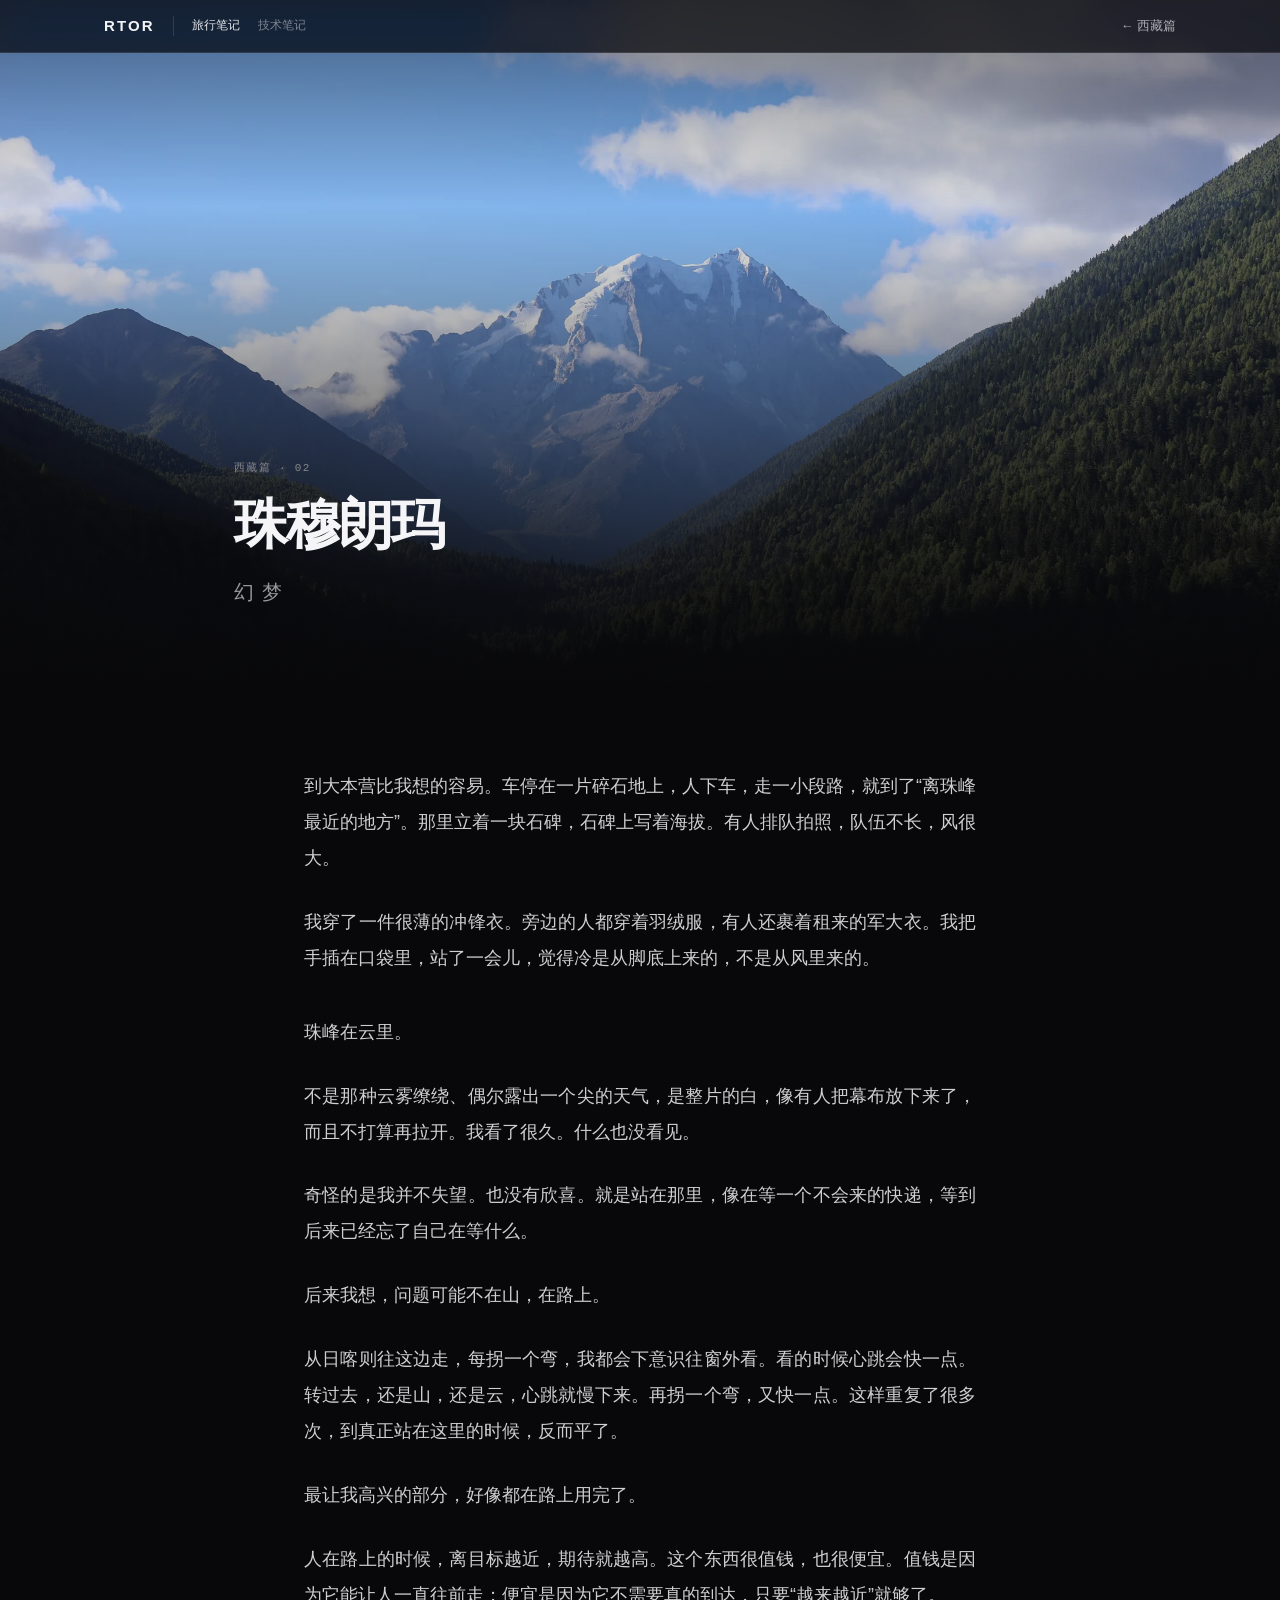
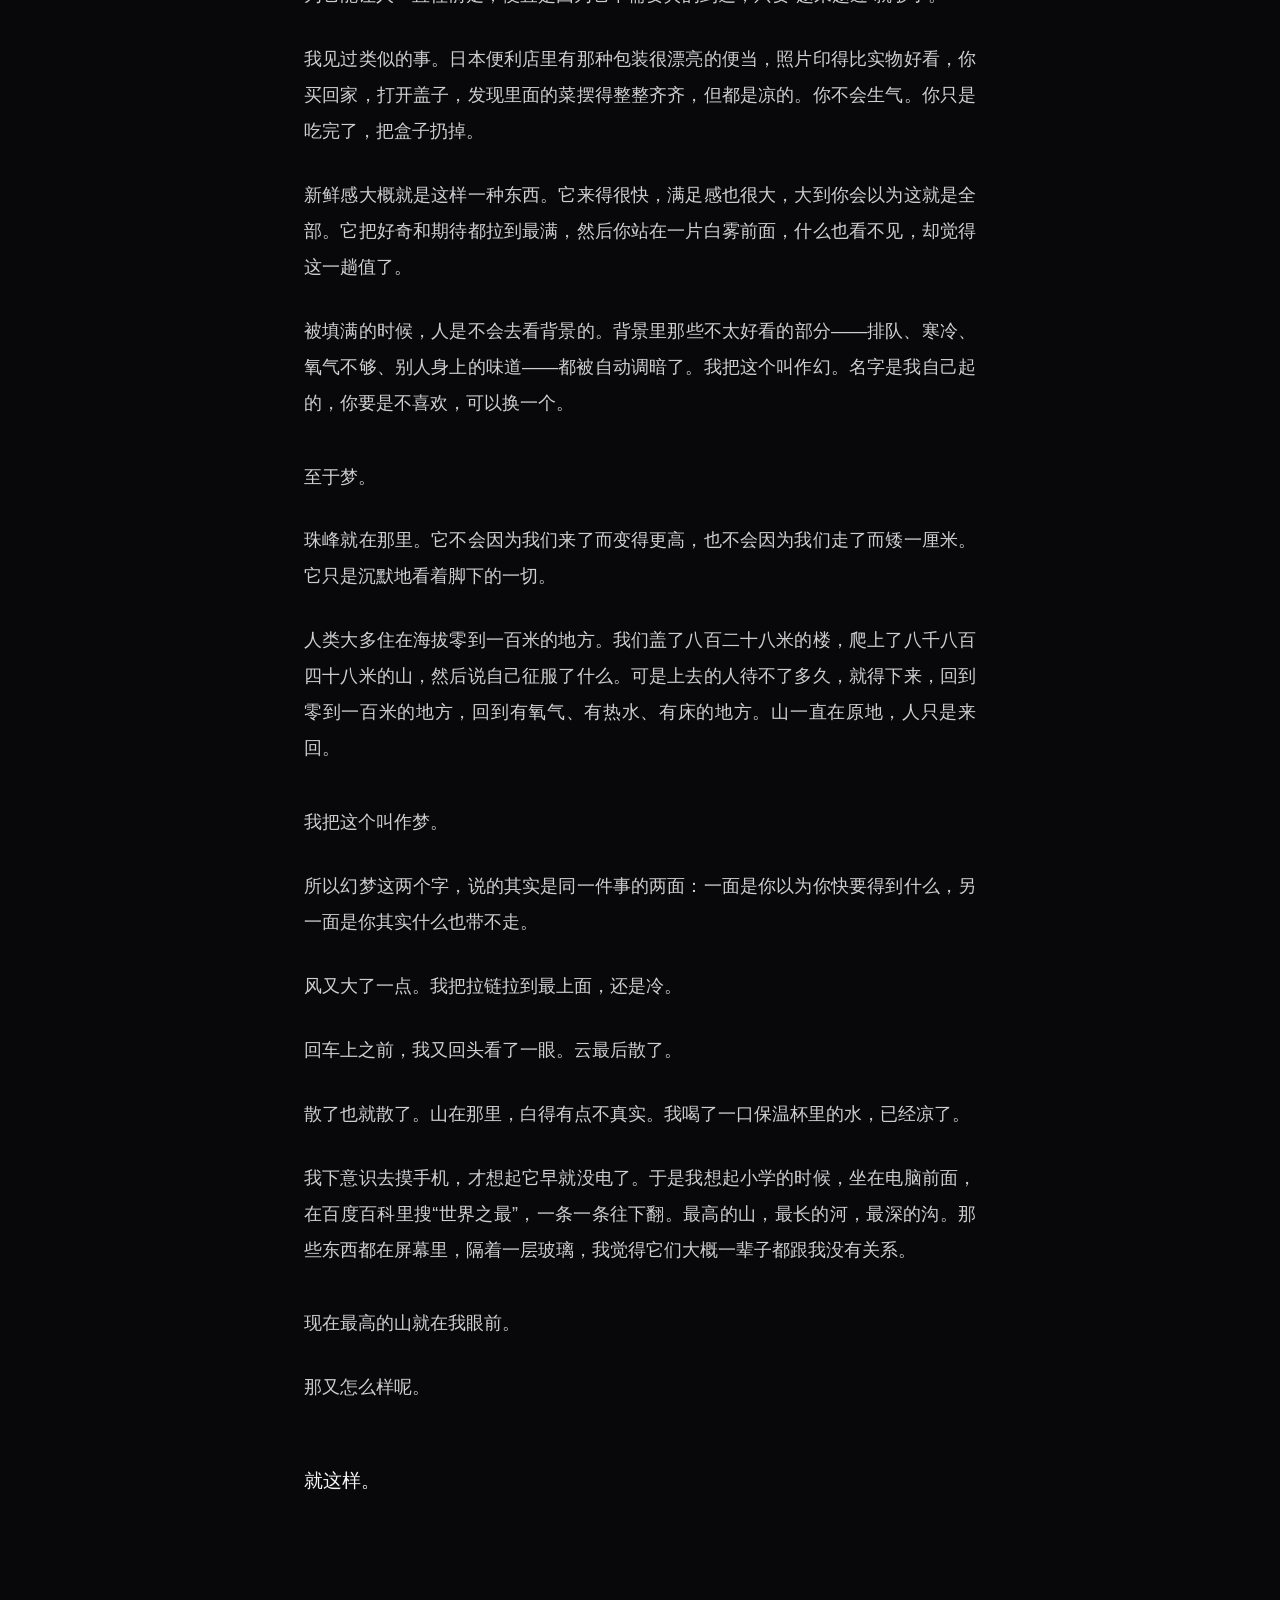
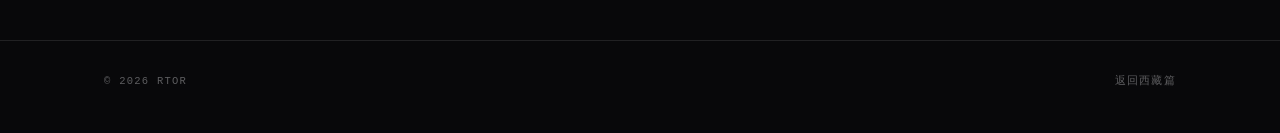
==== everest.html @ 9583a4d8 "add second xizang essay: everest / 幻梦" ====
<!DOCTYPE html>
<html lang="zh-CN">
<head>
<meta charset="utf-8">
<meta name="viewport" content="width=device-width, initial-scale=1">
<title>珠穆朗玛 — RTOR</title>
<meta name="description" content="珠峰大本营，云里什么也没看见。幻与梦。">
<link rel="icon" href="data:image/svg+xml,<svg xmlns='http://www.w3.org/2000/svg' viewBox='0 0 64 64'><rect width='64' height='64' rx='14' fill='%2308080a'/><text x='32' y='43' font-family='-apple-system,sans-serif' font-size='25' font-weight='600' fill='%23f5f5f7' text-anchor='middle'>R</text></svg>">
<link rel="stylesheet" href="style.css">
</head>
<body>

<header class="nav">
  <div class="nav-inner">
    <div class="nav-left">
      <a class="brand" href="index.html">RTOR</a>
      <nav class="links guides">
        <a class="is-active" href="fuguang.html">旅行笔记</a>
        <a href="shixun.html">技术笔记</a>
      </nav>
    </div>
    <nav class="links">
      <a class="back" href="xizang.html">← 西藏篇</a>
    </nav>
  </div>
</header>

<article>

  <div class="article-cover">
    <img src="images/snow-cover.webp" alt="云层下的雪山" width="2200" height="1467">
    <div class="article-cover-copy">
      <p class="mono">西藏篇 · 02</p>
      <h1>珠穆朗玛</h1>
      <p class="sub">幻梦</p>
    </div>
  </div>

  <div class="wrap article-body">

    <p>到大本营比我想的容易。车停在一片碎石地上，人下车，走一小段路，就到了“离珠峰最近的地方”。那里立着一块石碑，石碑上写着海拔。有人排队拍照，队伍不长，风很大。</p>

    <p>我穿了一件很薄的冲锋衣。旁边的人都穿着羽绒服，有人还裹着租来的军大衣。我把手插在口袋里，站了一会儿，觉得冷是从脚底上来的，不是从风里来的。</p>

    <p class="beat">珠峰在云里。</p>

    <p>不是那种云雾缭绕、偶尔露出一个尖的天气，是整片的白，像有人把幕布放下来了，而且不打算再拉开。我看了很久。什么也没看见。</p>

    <p>奇怪的是我并不失望。也没有欣喜。就是站在那里，像在等一个不会来的快递，等到后来已经忘了自己在等什么。</p>

    <p>后来我想，问题可能不在山，在路上。</p>

    <p>从日喀则往这边走，每拐一个弯，我都会下意识往窗外看。看的时候心跳会快一点。转过去，还是山，还是云，心跳就慢下来。再拐一个弯，又快一点。这样重复了很多次，到真正站在这里的时候，反而平了。</p>

    <p>最让我高兴的部分，好像都在路上用完了。</p>

    <p>人在路上的时候，离目标越近，期待就越高。这个东西很值钱，也很便宜。值钱是因为它能让人一直往前走；便宜是因为它不需要真的到达，只要“越来越近”就够了。</p>

    <p>我见过类似的事。日本便利店里有那种包装很漂亮的便当，照片印得比实物好看，你买回家，打开盖子，发现里面的菜摆得整整齐齐，但都是凉的。你不会生气。你只是吃完了，把盒子扔掉。</p>

    <p>新鲜感大概就是这样一种东西。它来得很快，满足感也很大，大到你会以为这就是全部。它把好奇和期待都拉到最满，然后你站在一片白雾前面，什么也看不见，却觉得这一趟值了。</p>

    <p>被填满的时候，人是不会去看背景的。背景里那些不太好看的部分——排队、寒冷、氧气不够、别人身上的味道——都被自动调暗了。我把这个叫作幻。名字是我自己起的，你要是不喜欢，可以换一个。</p>

    <p class="beat">至于梦。</p>

    <p>珠峰就在那里。它不会因为我们来了而变得更高，也不会因为我们走了而矮一厘米。它只是沉默地看着脚下的一切。</p>

    <p>人类大多住在海拔零到一百米的地方。我们盖了八百二十八米的楼，爬上了八千八百四十八米的山，然后说自己征服了什么。可是上去的人待不了多久，就得下来，回到零到一百米的地方，回到有氧气、有热水、有床的地方。山一直在原地，人只是来回。</p>

    <p class="beat">我把这个叫作梦。</p>

    <p>所以幻梦这两个字，说的其实是同一件事的两面：一面是你以为你快要得到什么，另一面是你其实什么也带不走。</p>

    <p>风又大了一点。我把拉链拉到最上面，还是冷。</p>

    <p>回车上之前，我又回头看了一眼。云最后散了。</p>

    <p>散了也就散了。山在那里，白得有点不真实。我喝了一口保温杯里的水，已经凉了。</p>

    <p>我下意识去摸手机，才想起它早就没电了。于是我想起小学的时候，坐在电脑前面，在百度百科里搜“世界之最”，一条一条往下翻。最高的山，最长的河，最深的沟。那些东西都在屏幕里，隔着一层玻璃，我觉得它们大概一辈子都跟我没有关系。</p>

    <p class="beat">现在最高的山就在我眼前。</p>

    <p>那又怎么样呢。</p>

    <p class="end">就这样。</p>

  </div>

</article>

<footer class="foot">
  <div class="wrap foot-inner">
    <span class="mono">© <span id="year">2026</span> RTOR</span>
    <a class="mono back" href="xizang.html">返回西藏篇</a>
  </div>
</footer>

<script>
  document.getElementById('year').textContent = new Date().getFullYear();
</script>

</body>
</html>
---- style.css ----
:root {
  --bg: #08080a;
  --surface: #111114;
  --text: #f5f5f7;
  --muted: #86868b;
  --accent: #0a84ff;
  --line: rgba(255, 255, 255, 0.1);
  --max: 1120px;
  --mono: ui-monospace, "SF Mono", "Cascadia Mono", Menlo, Consolas, monospace;
}

*,
*::before,
*::after { box-sizing: border-box; }

html {
  scroll-behavior: smooth;
  -webkit-text-size-adjust: 100%;
}

body {
  margin: 0;
  background: var(--bg);
  color: var(--text);
  font-family: -apple-system, BlinkMacSystemFont, "SF Pro Display", "Segoe UI", "PingFang SC", "Microsoft YaHei", sans-serif;
  font-size: 17px;
  line-height: 1.6;
  -webkit-font-smoothing: antialiased;
  overflow-x: hidden;
}

a { color: inherit; text-decoration: none; }

img { display: block; max-width: 100%; }

.wrap {
  max-width: var(--max);
  margin: 0 auto;
  padding: 0 24px;
}

.narrow { max-width: 760px; }

.mono {
  font-family: var(--mono);
  font-size: 11px;
  letter-spacing: 0.12em;
  text-transform: uppercase;
  color: var(--muted);
}

/* ---------- 导航 ---------- */

.nav {
  position: fixed;
  inset: 0 0 auto 0;
  z-index: 100;
  background: rgba(8, 8, 10, 0.72);
  backdrop-filter: saturate(180%) blur(20px);
  -webkit-backdrop-filter: saturate(180%) blur(20px);
  border-bottom: 1px solid var(--line);
}

.nav-inner {
  max-width: var(--max);
  margin: 0 auto;
  padding: 0 24px;
  height: 52px;
  display: flex;
  align-items: center;
  justify-content: space-between;
}

.brand {
  font-size: 15px;
  font-weight: 600;
  letter-spacing: 0.14em;
}

.nav-left {
  display: flex;
  align-items: center;
  gap: 18px;
}

.links {
  display: flex;
  gap: 26px;
}

.links a {
  font-size: 12.5px;
  color: rgba(245, 245, 247, 0.66);
  transition: color 0.2s;
}

.links a:hover { color: var(--text); }

/* 栏目入口：贴着 logo，但视觉上退后一层 */
.guides {
  gap: 18px;
  padding-left: 18px;
  border-left: 1px solid rgba(255, 255, 255, 0.12);
}

.guides a {
  font-size: 12px;
  color: rgba(245, 245, 247, 0.46);
}

.guides a:hover { color: rgba(245, 245, 247, 0.9); }

.guides a.is-active { color: rgba(245, 245, 247, 0.92); }

/* ---------- 首屏 ---------- */

.hero {
  position: relative;
  min-height: 88vh;
  min-height: 88svh;
  display: grid;
  align-items: end;
  overflow: hidden;
}

.hero-img {
  position: absolute;
  inset: 0;
  width: 100%;
  height: 100%;
  object-fit: cover;
  object-position: center 55%;
  transition: transform 1.4s cubic-bezier(0.2, 0.7, 0.2, 1);
}

.hero:hover .hero-img { transform: scale(1.03); }

.enter {
  display: inline-block;
  margin-top: 34px;
  padding-bottom: 4px;
  border-bottom: 1px solid rgba(245, 245, 247, 0.32);
  color: var(--text);
  font-size: 12px;
  transition: border-color 0.2s, color 0.2s;
}

.hero:hover .enter {
  color: #fff;
  border-color: #fff;
}

.hero-veil {
  position: absolute;
  inset: 0;
  background:
    linear-gradient(180deg, rgba(8, 8, 10, 0.62) 0%, rgba(8, 8, 10, 0.12) 32%, rgba(8, 8, 10, 0.55) 68%, rgba(8, 8, 10, 0.96) 100%);
}

.hero-copy {
  position: relative;
  width: 100%;
  max-width: var(--max);
  margin: 0 auto;
  padding: 0 24px 88px;
}

.hero-copy .mono { margin: 0 0 20px; color: rgba(245, 245, 247, 0.62); }

h1 {
  margin: 0;
  font-size: clamp(40px, 7vw, 86px);
  line-height: 1.04;
  letter-spacing: -0.035em;
  font-weight: 600;
}

.lede {
  margin: 22px 0 0;
  max-width: 32em;
  font-size: clamp(15px, 1.6vw, 18px);
  color: rgba(245, 245, 247, 0.72);
}

.cta {
  display: flex;
  gap: 12px;
  margin-top: 34px;
  flex-wrap: wrap;
}

.btn {
  display: inline-block;
  padding: 12px 26px;
  border-radius: 980px;
  background: var(--accent);
  border: 1px solid var(--accent);
  color: #fff;
  font-size: 14px;
  transition: transform 0.2s, background 0.2s, border-color 0.2s;
}

.btn:hover { background: #2b9bff; border-color: #2b9bff; }

.btn.ghost {
  background: transparent;
  border-color: rgba(245, 245, 247, 0.3);
  color: var(--text);
}

.btn.ghost:hover {
  border-color: var(--text);
  background: rgba(245, 245, 247, 0.08);
}

/* ---------- 顶部标题 ---------- */

.masthead { padding: 168px 0 96px; }

.masthead .mono { margin: 0 0 22px; }

.masthead h1 {
  margin: 0;
  font-size: clamp(36px, 6.4vw, 76px);
  line-height: 1.06;
  letter-spacing: -0.035em;
  font-weight: 600;
}

.masthead .lede {
  margin: 26px 0 0;
  max-width: 32em;
  font-size: clamp(15px, 1.7vw, 18px);
  color: var(--muted);
}

/* ---------- 通用区块 ---------- */

.section {
  padding: 130px 0;
  border-top: 1px solid var(--line);
}

.label { margin: 0 0 16px; }

h2 {
  margin: 0 0 56px;
  font-size: clamp(30px, 4.4vw, 52px);
  line-height: 1.12;
  letter-spacing: -0.028em;
  font-weight: 600;
}

.body {
  margin: 0 0 18px;
  font-size: clamp(16px, 1.8vw, 19px);
  line-height: 1.72;
  color: rgba(245, 245, 247, 0.8);
}

/* ---------- 照片 ---------- */

.grid {
  display: grid;
  grid-template-columns: repeat(2, 1fr);
  gap: 40px 28px;
}

.frame { margin: 0; }

.shot {
  display: block;
  overflow: hidden;
  border-radius: 18px;
  background: var(--surface);
}

.shot img {
  width: 100%;
  height: auto;
  transition: transform 0.8s cubic-bezier(0.2, 0.7, 0.2, 1);
}

.frame:hover .shot img { transform: scale(1.035); }

figcaption {
  display: flex;
  align-items: baseline;
  gap: 12px;
  flex-wrap: wrap;
  padding: 16px 4px 0;
}

.idx { color: rgba(245, 245, 247, 0.32); }

.title { font-size: 15px; }

.meta {
  margin-left: auto;
  color: rgba(245, 245, 247, 0.42);
  letter-spacing: 0.06em;
}

/* ---------- 设备 ---------- */

.gear {
  background-image: radial-gradient(rgba(255, 255, 255, 0.055) 1px, transparent 1px);
  background-size: 22px 22px;
  background-position: -1px -1px;
}

.spec {
  margin: 0;
  border-top: 1px solid var(--line);
}

.spec > div {
  display: flex;
  justify-content: space-between;
  align-items: baseline;
  gap: 32px;
  padding: 20px 4px;
  border-bottom: 1px solid var(--line);
}

.spec dt {
  font-size: 14px;
  color: var(--muted);
  flex: 0 0 auto;
}

.spec dd {
  margin: 0;
  font-family: var(--mono);
  font-size: 13px;
  letter-spacing: 0.03em;
  color: var(--text);
  text-align: right;
}

/* ---------- 联系 ---------- */

.mail {
  display: inline-block;
  margin-top: 4px;
  font-size: clamp(22px, 3.4vw, 34px);
  letter-spacing: -0.02em;
  border-bottom: 1px solid rgba(245, 245, 247, 0.24);
  padding-bottom: 4px;
  transition: color 0.2s, border-color 0.2s;
}

.mail:hover {
  color: var(--accent);
  border-color: var(--accent);
}

/* ---------- 页脚 ---------- */

.foot {
  border-top: 1px solid var(--line);
  padding: 32px 0 44px;
}

.foot-inner {
  display: flex;
  justify-content: space-between;
  gap: 16px;
  flex-wrap: wrap;
}

.foot .mono { font-size: 10.5px; color: rgba(245, 245, 247, 0.36); }

/* ---------- 入场 ---------- */

.reveal {
  opacity: 0;
  transform: translateY(26px);
  transition: opacity 0.9s ease, transform 0.9s cubic-bezier(0.2, 0.7, 0.2, 1);
}

.reveal.in {
  opacity: 1;
  transform: none;
}

/* ---------- 响应式 ---------- */

@media (max-width: 860px) {
  .section { padding: 88px 0; }
  h2 { margin-bottom: 40px; }
  .grid { grid-template-columns: 1fr; gap: 36px; }
  .hero-copy { padding-bottom: 64px; }
  .masthead { padding: 120px 0 64px; }
  .meta { margin-left: 0; flex-basis: 100%; }
  .spec > div { flex-direction: column; gap: 6px; }
  .spec dd { text-align: left; }
}

@media (max-width: 520px) {
  .links { gap: 18px; }
  .links a { font-size: 12px; }
  .cta { gap: 10px; }
  .btn { padding: 11px 22px; }
}

@media (prefers-reduced-motion: reduce) {
  html { scroll-behavior: auto; }
  .reveal { opacity: 1; transform: none; transition: none; }
  .shot img, .btn, .mail { transition: none; }
}

/* ---------- 游记页 ---------- */

.article-cover {
  position: relative;
  min-height: 76vh;
  min-height: 76svh;
  display: grid;
  align-items: end;
  overflow: hidden;
}

.article-cover img {
  position: absolute;
  inset: 0;
  width: 100%;
  height: 100%;
  object-fit: cover;
  object-position: center 55%;
}

.article-cover::after {
  content: "";
  position: absolute;
  inset: 0;
  background: linear-gradient(180deg, rgba(8, 8, 10, 0.5) 0%, rgba(8, 8, 10, 0.08) 30%, rgba(8, 8, 10, 0.6) 72%, rgba(8, 8, 10, 0.97) 100%);
}

.article-cover-copy {
  position: relative;
  z-index: 1;
  width: 100%;
  max-width: 860px;
  margin: 0 auto;
  padding: 0 24px 76px;
}

.article-cover-copy h1 {
  margin: 16px 0 20px;
  font-size: clamp(28px, 4.8vw, 54px);
  line-height: 1.16;
  letter-spacing: -0.03em;
  font-weight: 600;
}

.article-cover-copy .sub {
  margin: 0;
  font-size: clamp(15px, 1.9vw, 20px);
  letter-spacing: 0.42em;
  color: rgba(245, 245, 247, 0.6);
}

.article-body {
  max-width: 720px;
  padding-top: 84px;
  padding-bottom: 110px;
}

.article-body p {
  margin: 0 0 1.55em;
  font-size: 18px;
  line-height: 2;
  color: rgba(245, 245, 247, 0.84);
  text-align: justify;
  text-justify: inter-ideograph;
  orphans: 2;
  widows: 2;
}

.article-body p.beat { margin-top: 2.1em; }

.article-body p.end {
  margin-top: 3em;
  font-size: 19px;
  color: var(--text);
  text-align: left;
}

.article-body .lead {
  font-size: clamp(19px, 2.1vw, 22px);
  line-height: 1.75;
  color: var(--text);
}

.article-body h2 {
  margin: 68px 0 24px;
  font-size: clamp(22px, 3vw, 30px);
}

.article-body figure { margin: 52px 0; }

.article-body figure img {
  width: 100%;
  height: auto;
  border-radius: 14px;
}

.article-body figcaption {
  padding-top: 14px;
  font-family: var(--mono);
  font-size: 11px;
  letter-spacing: 0.06em;
  color: var(--muted);
  text-transform: none;
}

.note {
  margin: 56px 0;
  padding: 20px 22px;
  border: 1px dashed rgba(255, 255, 255, 0.16);
  border-radius: 12px;
  color: var(--muted);
  font-size: 15px;
  line-height: 1.85;
}

.back {
  display: inline-block;
  font-size: 12.5px;
  color: rgba(245, 245, 247, 0.66);
  transition: color 0.2s;
}

.back:hover { color: var(--text); }

@media (max-width: 860px) {
  .article-cover-copy { padding-bottom: 56px; }
  .article-body { padding-top: 56px; padding-bottom: 72px; }
  .article-body p { font-size: 17px; }
}

/* ---------- 栏目入口 ---------- */

.entry {
  display: block;
  position: relative;
  border-radius: 22px;
  overflow: hidden;
  background: var(--surface);
}

.entry img {
  display: block;
  width: 100%;
  height: auto;
  transition: transform 1.4s cubic-bezier(0.2, 0.7, 0.2, 1);
}

.entry:hover img { transform: scale(1.035); }

.entry-copy {
  position: absolute;
  inset: auto 0 0 0;
  display: flex;
  flex-direction: column;
  gap: 10px;
  padding: 52px 36px 30px;
  background: linear-gradient(180deg, rgba(8, 8, 10, 0) 0%, rgba(8, 8, 10, 0.55) 45%, rgba(8, 8, 10, 0.92) 100%);
}

.entry-copy .mono { color: rgba(245, 245, 247, 0.68); }

.entry-title {
  font-size: clamp(22px, 3.2vw, 36px);
  line-height: 1.2;
  letter-spacing: -0.025em;
  font-weight: 600;
}

.entry-go { transition: color 0.2s; }

.entry:hover .entry-go { color: #fff; }

.entry-blank {
  aspect-ratio: 1400 / 803;
  border: 1px solid var(--line);
  background-color: var(--surface);
  background-image: radial-gradient(rgba(255, 255, 255, 0.055) 1px, transparent 1px);
  background-size: 22px 22px;
}

.entry-blank .entry-copy {
  background: none;
  padding: 0 32px 32px;
}

.entry-blank .entry-title {
  font-size: clamp(20px, 2.6vw, 28px);
  color: var(--muted);
  font-weight: 500;
}

.entry-list {
  display: grid;
  gap: 28px;
  padding-bottom: 120px;
}

.empty {
  margin: 0;
  padding: 42px 0;
  border-top: 1px solid var(--line);
  border-bottom: 1px solid var(--line);
  color: var(--muted);
  font-size: 15px;
}

/* ---------- 散片 ---------- */

.sheet {
  display: grid;
  grid-template-columns: repeat(3, 1fr);
  gap: 22px;
}

.sheet figure { margin: 0; }

.sheet img {
  width: 100%;
  height: auto;
  border-radius: 12px;
  background: var(--surface);
}

.sheet figcaption {
  display: block;
  padding: 10px 2px 0;
  font-family: var(--mono);
  font-size: 11px;
  letter-spacing: 0.06em;
  color: var(--muted);
}

@media (max-width: 860px) {
  .sheet { grid-template-columns: repeat(2, 1fr); gap: 16px; }
  .entry-copy { padding: 40px 22px 22px; }
}

@media (max-width: 520px) {
  .sheet { grid-template-columns: 1fr; }
}

@media (max-width: 640px) {
  .nav-left { gap: 14px; }
  .guides { gap: 12px; padding-left: 14px; }
  .links { gap: 14px; }
  .guides a,
  .links a { font-size: 11.5px; }
}
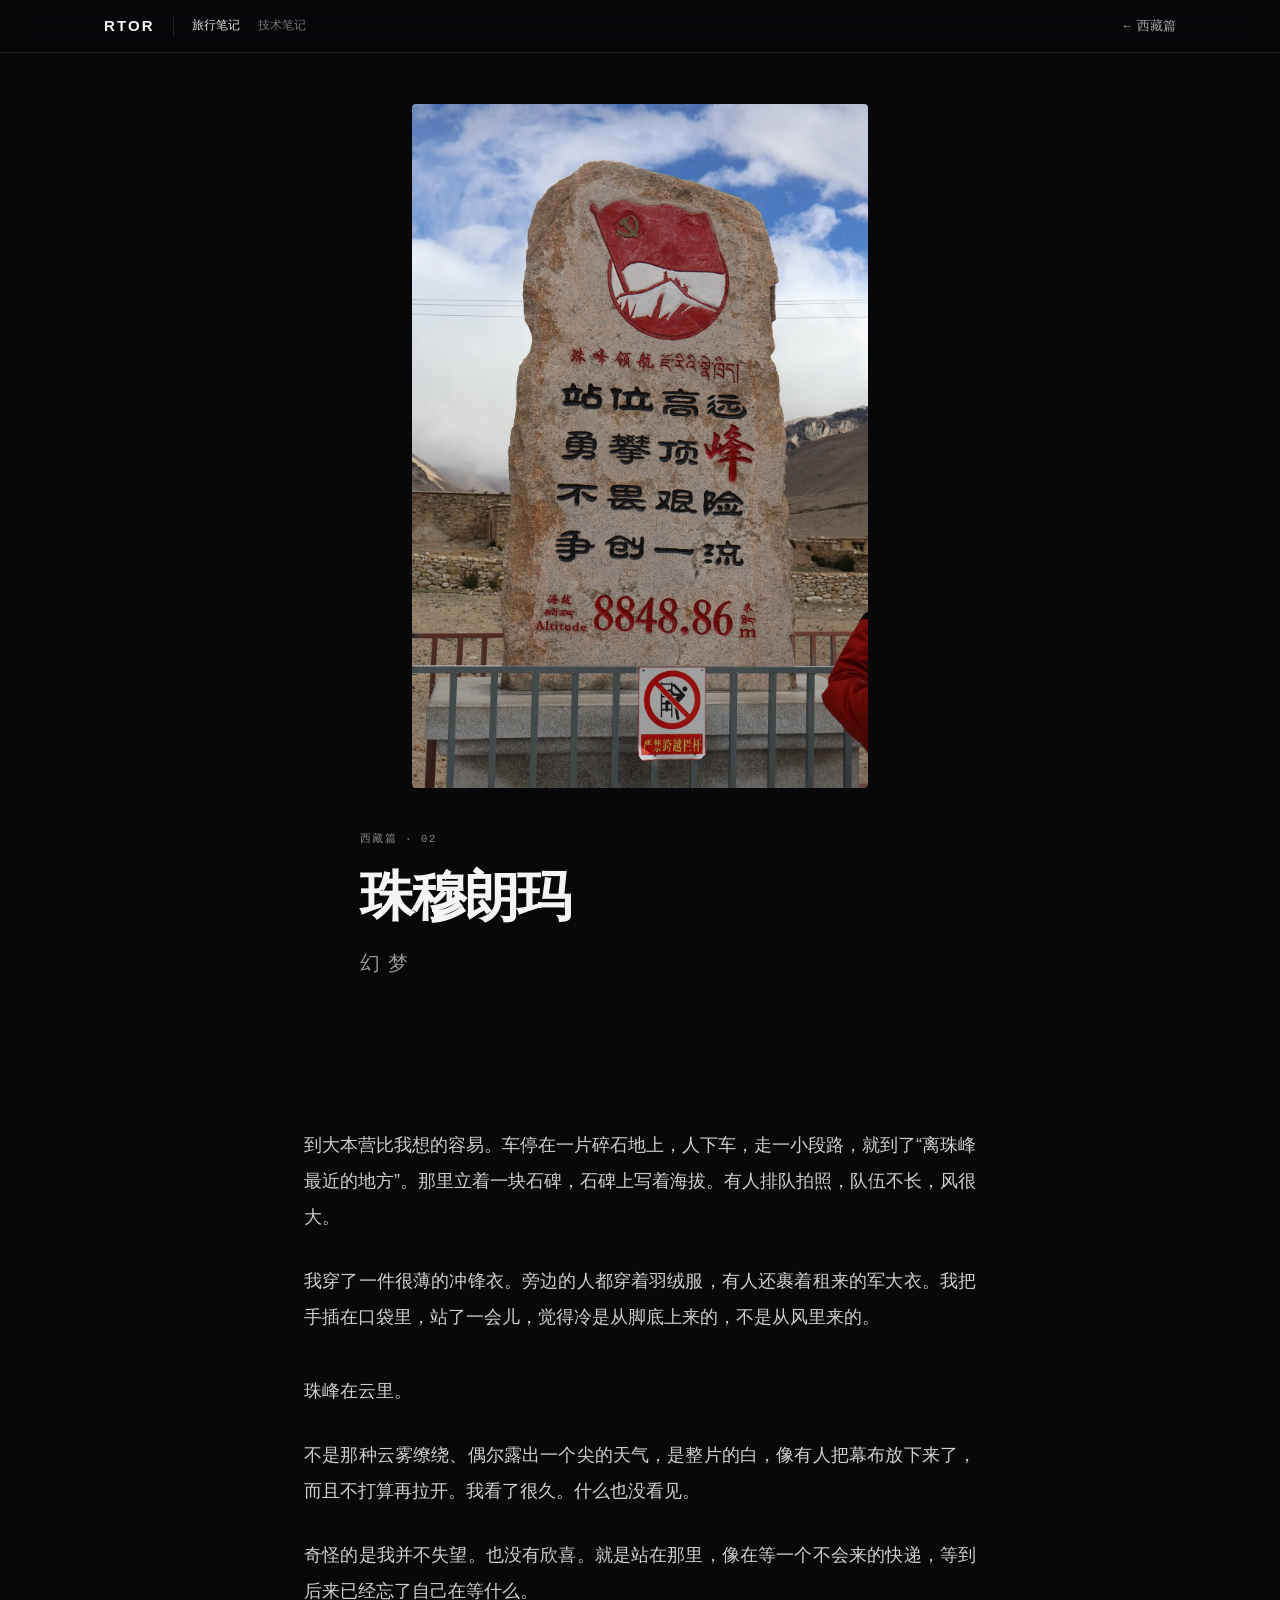
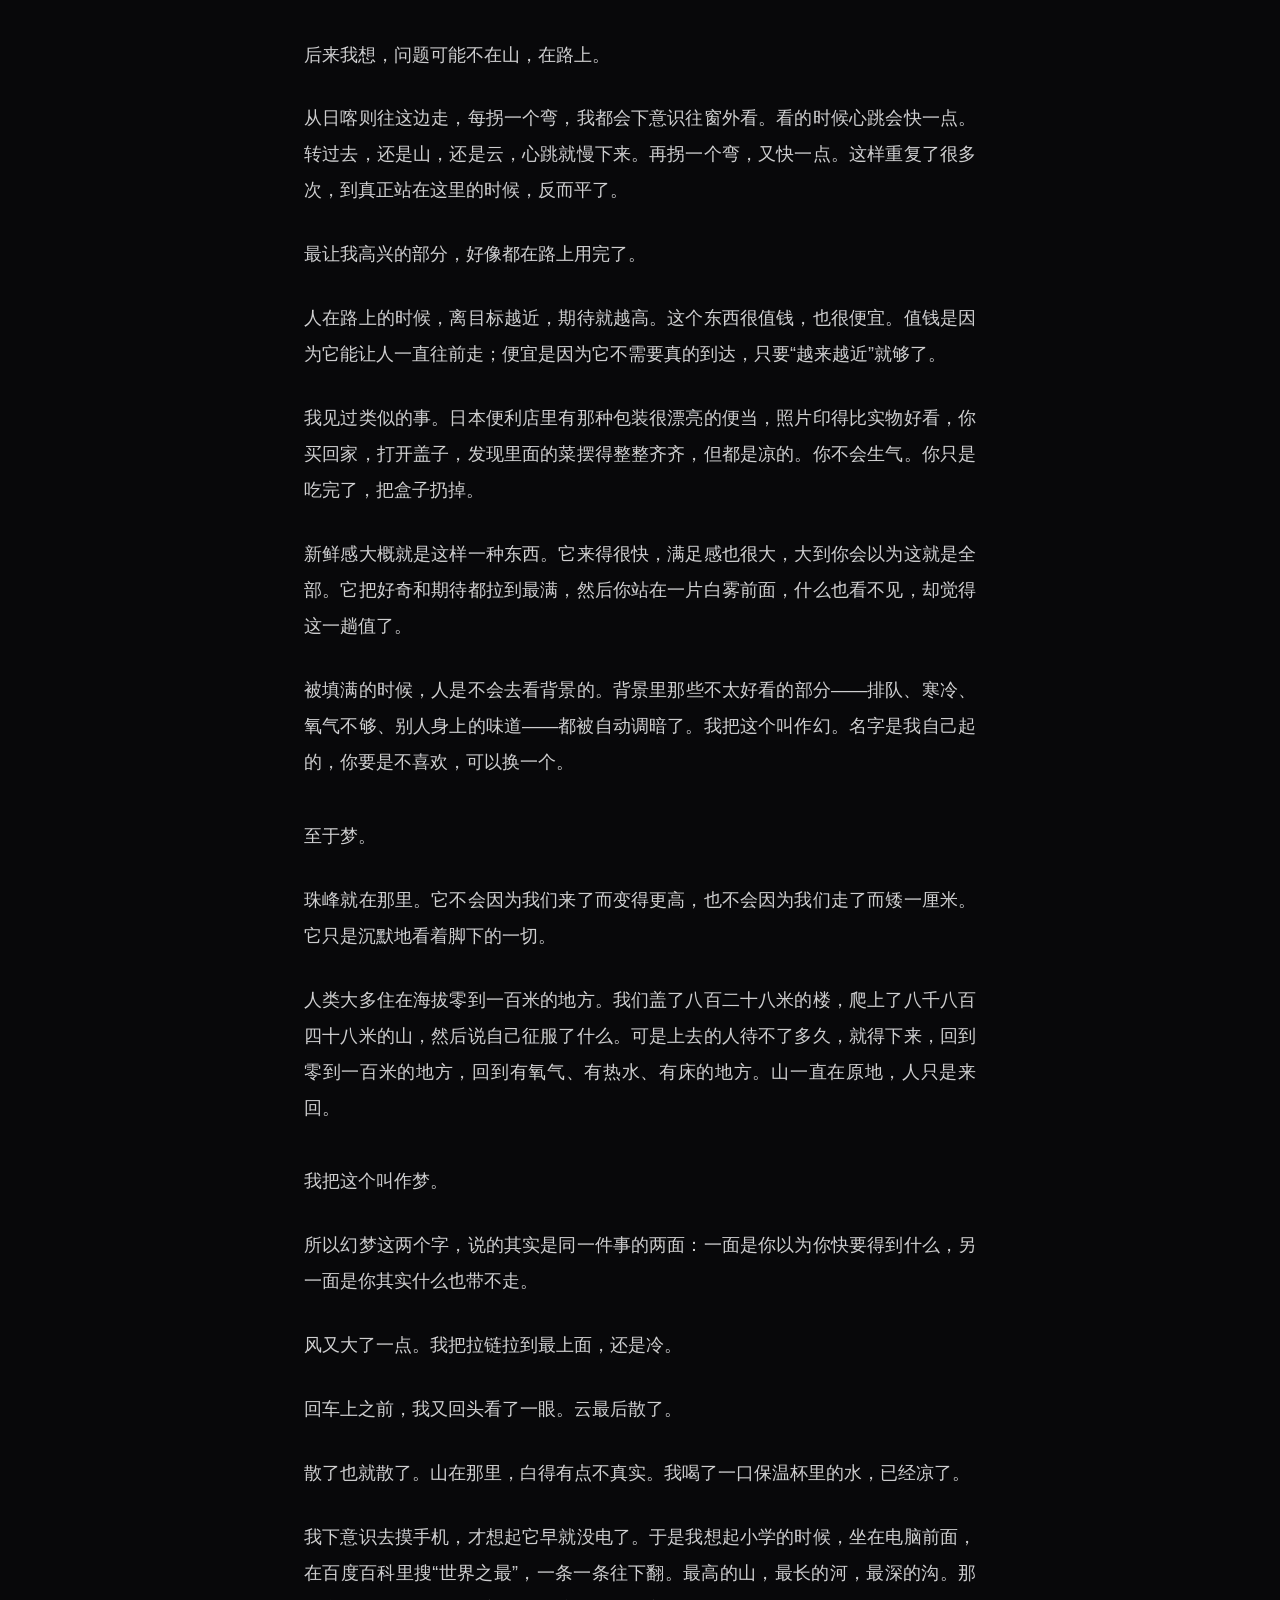
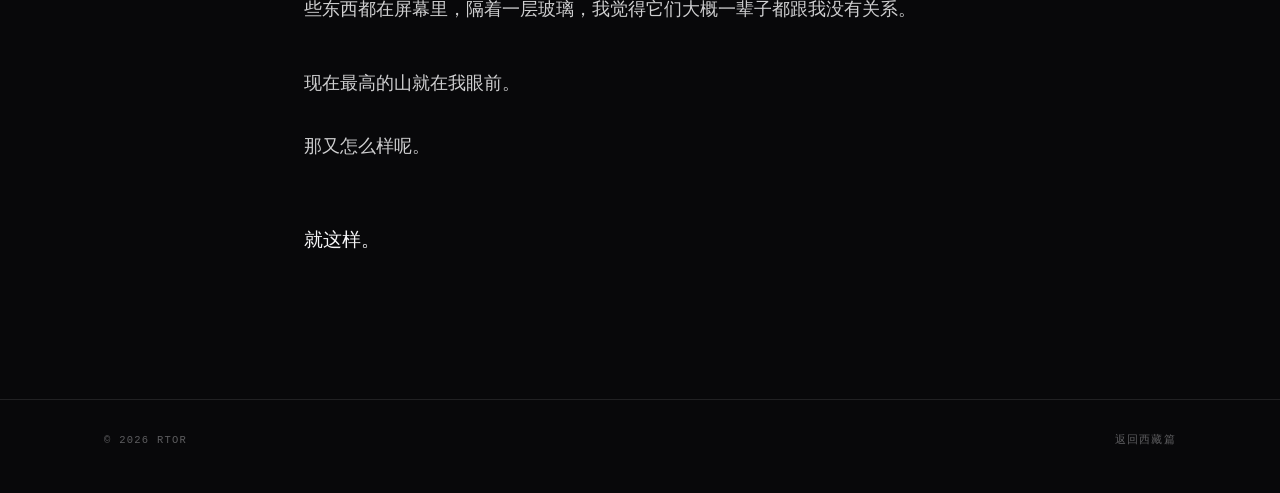
==== commit bcb82200: "everest: use stone monument photo as portrait cover" ====
--- a/everest.html
+++ b/everest.html
@@ -27,8 +27,8 @@
 
 <article>
 
-  <div class="article-cover">
-    <img src="images/snow-cover.webp" alt="云层下的雪山" width="2200" height="1467">
+  <div class="article-cover portrait">
+    <img src="images/everest-cover.webp" alt="珠峰大本营的石碑，刻着海拔 8848.86 米" width="1240" height="1860">
     <div class="article-cover-copy">
       <p class="mono">西藏篇 · 02</p>
       <h1>珠穆朗玛</h1>
--- a/style.css
+++ b/style.css
@@ -461,6 +461,32 @@
   color: rgba(245, 245, 247, 0.6);
 }
 
+/* 竖构图封面：整张照片完整呈现，标题落在下方 */
+.article-cover.portrait {
+  display: block;
+  min-height: 0;
+  padding: 104px 24px 0;
+}
+
+.article-cover.portrait::after { content: none; }
+
+.article-cover.portrait img {
+  position: static;
+  inset: auto;
+  width: auto;
+  height: auto;
+  max-width: 100%;
+  max-height: 76svh;
+  margin: 0 auto;
+  border-radius: 4px;
+}
+
+.article-cover.portrait .article-cover-copy {
+  max-width: 560px;
+  margin: 0 auto;
+  padding: 32px 0 64px;
+}
+
 .article-body {
   max-width: 720px;
   padding-top: 84px;
